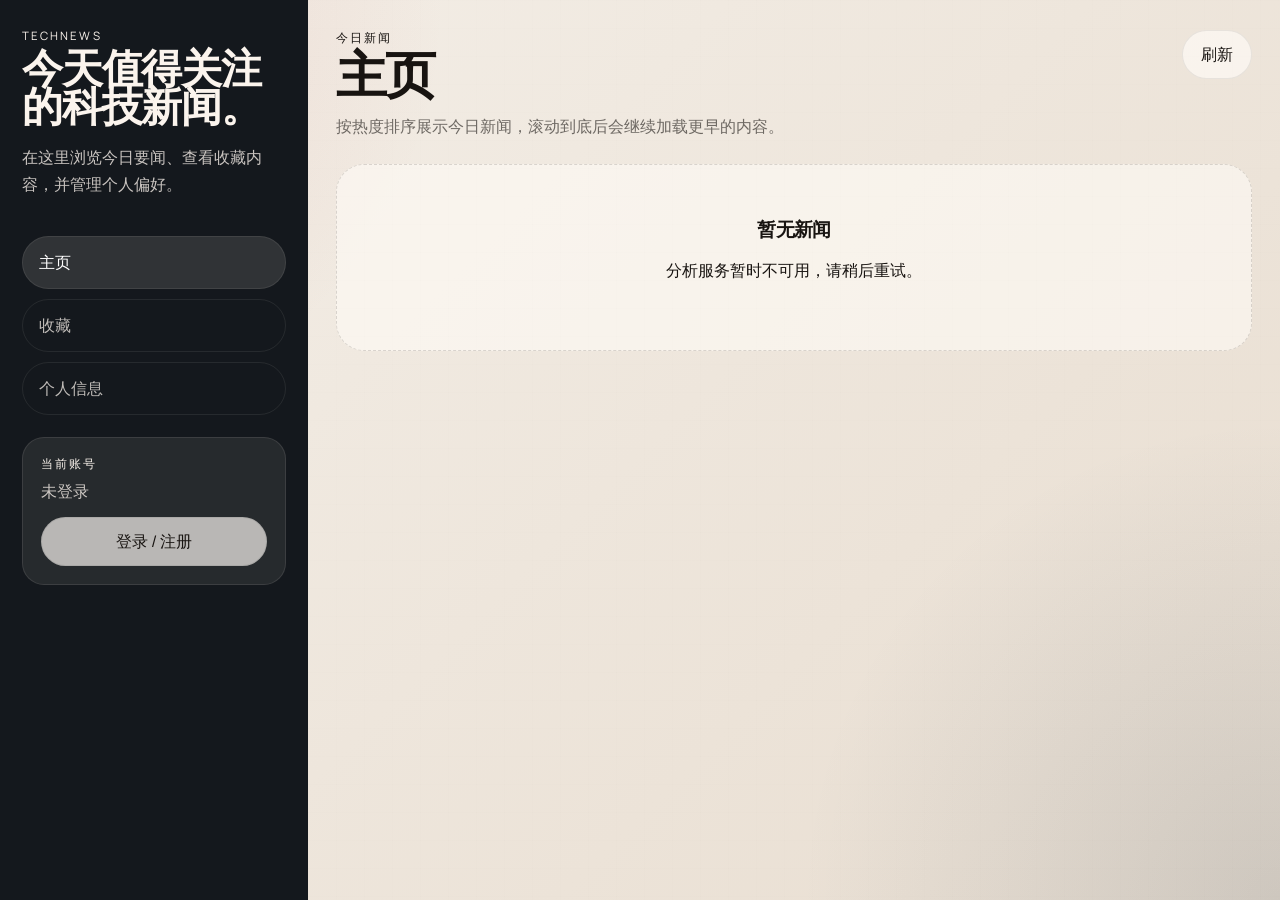
==== web-app/index.html @ ad61395c "fear: 引入了 web 前端和 nginx" ====
<!DOCTYPE html>
<html lang="zh-CN">
<head>
  <meta charset="UTF-8">
  <meta name="viewport" content="width=device-width, initial-scale=1.0">
  <title>科技新闻</title>
  <link rel="preconnect" href="https://fonts.googleapis.com">
  <link rel="preconnect" href="https://fonts.gstatic.com" crossorigin>
  <link href="https://fonts.googleapis.com/css2?family=Cormorant+Garamond:wght@600;700&family=Manrope:wght@400;500;600;700;800&display=swap" rel="stylesheet">
  <link rel="stylesheet" href="./styles.css">
</head>
<body>
  <div class="app-shell">
    <aside class="sidebar">
      <div class="brand-block">
        <p class="eyebrow">TechNews</p>
        <h1>今天值得关注的科技新闻。</h1>
        <p class="brand-copy">在这里浏览今日要闻、查看收藏内容，并管理个人偏好。</p>
      </div>

      <nav class="primary-nav" aria-label="Primary">
        <button class="nav-button is-active" data-view="home">主页</button>
        <button class="nav-button" data-view="favorites">收藏</button>
        <button class="nav-button" data-view="profile">个人信息</button>
      </nav>

      <section class="status-panel">
        <p class="panel-label">当前账号</p>
        <div id="session-summary" class="session-summary">未登录</div>
        <div class="session-actions">
          <button id="open-auth-button" class="ghost-button">登录 / 注册</button>
          <button id="logout-button" class="ghost-button hidden">退出登录</button>
        </div>
      </section>
    </aside>

    <main class="workspace">
      <header class="topbar">
        <div>
          <p class="eyebrow">今日新闻</p>
          <h2 id="view-title">主页</h2>
          <p id="view-subtitle" class="view-subtitle">按热度排序展示今日新闻，滚动到底后会继续加载更早的内容。</p>
        </div>
        <div class="topbar-actions">
          <button id="back-button" class="floating-back-button hidden" type="button" aria-label="返回列表">←</button>
          <button id="refresh-button" class="ghost-button">刷新</button>
        </div>
      </header>

      <section id="content-root" class="content-root"></section>
      <div id="scroll-sentinel" class="scroll-sentinel"></div>
    </main>
  </div>

  <div id="auth-modal" class="modal hidden" aria-hidden="true">
    <div class="modal-card">
      <div class="modal-header">
        <div>
          <p class="panel-label">账号</p>
          <h3>登录或注册</h3>
        </div>
        <button id="close-auth-button" class="icon-button" aria-label="Close">×</button>
      </div>

      <div class="segmented">
        <button class="segment-button is-active" data-auth-mode="login">登录</button>
        <button class="segment-button" data-auth-mode="register">注册</button>
      </div>

      <form id="auth-form" class="stack-form">
        <label>
          <span>邮箱</span>
          <input id="auth-email" type="email" autocomplete="email" required>
        </label>
        <label>
          <span>密码</span>
          <input id="auth-password" type="password" autocomplete="current-password" required>
        </label>
        <label id="nickname-field" class="hidden">
          <span>昵称</span>
          <input id="auth-nickname" type="text" autocomplete="nickname">
        </label>
        <p id="auth-error" class="form-error hidden"></p>
        <button id="auth-submit-button" type="submit" class="primary-button">登录</button>
      </form>
    </div>
  </div>

  <script type="module" src="./app.js"></script>
</body>
</html>
---- web-app/styles.css ----
:root {
  --bg: #f4efe8;
  --bg-2: #e8ddd0;
  --sidebar: #14181d;
  --sidebar-2: rgba(255, 248, 240, 0.08);
  --paper: rgba(255, 251, 246, 0.84);
  --paper-strong: rgba(255, 251, 246, 0.95);
  --ink: #181411;
  --ink-soft: rgba(24, 20, 17, 0.6);
  --line: rgba(24, 20, 17, 0.1);
  --accent: #b1342b;
  --accent-soft: rgba(177, 52, 43, 0.1);
  --shadow: 0 24px 60px rgba(39, 28, 18, 0.12);
  --radius-xl: 28px;
  --radius-lg: 22px;
  --radius-md: 16px;
}

* {
  box-sizing: border-box;
}

html,
body {
  margin: 0;
  min-height: 100%;
}

body {
  font-family: "Manrope", sans-serif;
  color: var(--ink);
  background:
    radial-gradient(circle at top left, rgba(177, 52, 43, 0.12), transparent 28rem),
    radial-gradient(circle at bottom right, rgba(15, 39, 61, 0.12), transparent 30rem),
    linear-gradient(135deg, var(--bg) 0%, var(--bg-2) 100%);
}

body::before {
  content: "";
  position: fixed;
  inset: 0;
  pointer-events: none;
  background-image:
    linear-gradient(rgba(24, 20, 17, 0.035) 1px, transparent 1px),
    linear-gradient(90deg, rgba(24, 20, 17, 0.035) 1px, transparent 1px);
  background-size: 28px 28px;
  opacity: 0.2;
}

a {
  color: inherit;
}

button,
input,
textarea {
  font: inherit;
}

.hidden {
  display: none !important;
}

.app-shell {
  display: grid;
  grid-template-columns: 308px 1fr;
  min-height: 100vh;
}

.sidebar {
  position: sticky;
  top: 0;
  height: 100vh;
  padding: 28px 22px;
  display: flex;
  flex-direction: column;
  gap: 22px;
  background: var(--sidebar);
  color: #fbf4ed;
}

.brand-block h1,
.topbar h2,
.empty-state h3,
.detail-headline,
.profile-title,
.modal-card h3 {
  margin: 0;
  font-family: "Cormorant Garamond", serif;
  font-weight: 700;
  letter-spacing: -0.03em;
}

.brand-block h1 {
  font-size: clamp(2.2rem, 3.2vw, 3.6rem);
  line-height: 0.94;
}

.eyebrow,
.panel-label,
.meta-line {
  margin: 0 0 0.5rem;
  font-size: 0.72rem;
  letter-spacing: 0.18em;
  text-transform: uppercase;
}

.brand-copy,
.session-summary,
.view-subtitle,
.muted,
.feed-preview,
.detail-summary,
.detail-meta-value,
.detail-deepsearch,
.profile-copy,
.stack-form span {
  color: var(--ink-soft);
}

.brand-copy,
.session-summary {
  color: rgba(251, 244, 237, 0.78);
}

.brand-copy {
  margin-top: 1rem;
  line-height: 1.7;
}

.primary-nav,
.session-actions {
  display: grid;
  gap: 10px;
}

.session-actions {
  margin-top: 14px;
}

.nav-button,
.ghost-button,
.primary-button,
.icon-button,
.segment-button,
.favorite-icon {
  border: 0;
  cursor: pointer;
}

.nav-button {
  padding: 14px 16px;
  border-radius: 999px;
  background: transparent;
  color: rgba(251, 244, 237, 0.74);
  text-align: left;
  border: 1px solid rgba(251, 244, 237, 0.08);
}

.nav-button.is-active {
  color: #fff;
  background: rgba(251, 244, 237, 0.12);
}

.status-panel {
  padding: 18px;
  border-radius: var(--radius-lg);
  background: var(--sidebar-2);
  border: 1px solid rgba(251, 244, 237, 0.1);
}

.workspace {
  padding: 30px 28px 56px;
}

.topbar,
.content-root {
  max-width: 1180px;
  margin: 0 auto;
}

.topbar {
  display: flex;
  justify-content: space-between;
  align-items: flex-start;
  gap: 16px;
  margin-bottom: 24px;
}

.topbar h2 {
  font-size: clamp(2.4rem, 4vw, 4rem);
  line-height: 0.92;
}

.view-subtitle {
  max-width: 42rem;
  margin: 0.75rem 0 0;
  line-height: 1.7;
}

.topbar-actions {
  display: flex;
  gap: 12px;
}

.ghost-button,
.primary-button {
  padding: 12px 18px;
  border-radius: 999px;
  transition: transform 140ms ease, background 140ms ease;
}

.ghost-button {
  background: rgba(255, 251, 246, 0.68);
  border: 1px solid rgba(24, 20, 17, 0.08);
  color: var(--ink);
}

.floating-back-button {
  position: fixed;
  right: 36px;
  bottom: 34px;
  z-index: 5;
  width: 56px;
  height: 56px;
  display: grid;
  place-items: center;
  border-radius: 50%;
  background: rgba(20, 24, 29, 0.92);
  color: #fff8f2;
  box-shadow: 0 18px 38px rgba(20, 24, 29, 0.24);
  font-size: 1.5rem;
}

.primary-button {
  background: var(--accent);
  color: #fff8f2;
  box-shadow: 0 12px 24px rgba(177, 52, 43, 0.22);
}

.ghost-button:hover,
.primary-button:hover,
.floating-back-button:hover,
.nav-button:hover,
.icon-button:hover,
.segment-button:hover,
.favorite-icon:hover {
  transform: translateY(-1px);
}

.content-root {
  display: grid;
  gap: 18px;
}

.feed-card,
.detail-card,
.profile-card,
.favorite-card {
  background: var(--paper);
  border: 1px solid var(--line);
  border-radius: var(--radius-xl);
  box-shadow: var(--shadow);
  backdrop-filter: blur(16px);
}

.feed-card {
  display: grid;
  grid-template-columns: 1fr auto;
  gap: 16px;
  padding: 20px 22px;
  align-items: start;
}

.feed-main {
  display: grid;
  gap: 10px;
  padding: 0;
  border: 0;
  background: transparent;
  appearance: none;
  text-decoration: none;
  color: inherit;
  text-align: left;
}

.feed-title {
  margin: 0;
  font-size: 1.28rem;
  font-weight: 800;
  line-height: 1.24;
}

.feed-preview {
  margin: 0;
  font-size: 0.92rem;
  line-height: 1.6;
  display: -webkit-box;
  -webkit-line-clamp: 2;
  -webkit-box-orient: vertical;
  overflow: hidden;
}

.feed-footer {
  display: flex;
  gap: 14px;
  align-items: center;
  flex-wrap: wrap;
  font-size: 0.86rem;
  color: var(--ink-soft);
}

.favorite-icon {
  width: 46px;
  height: 46px;
  border-radius: 50%;
  background: rgba(255, 255, 255, 0.7);
  color: rgba(24, 20, 17, 0.55);
  font-size: 1.35rem;
}

.favorite-icon.is-active {
  color: var(--accent);
  background: var(--accent-soft);
}

.score-pill {
  align-self: flex-start;
  margin-bottom: 12px;
  padding: 0;
  border-radius: 0;
  background: transparent;
  font-size: 0.85rem;
  font-weight: 700;
  color: var(--ink-soft);
}

.detail-card,
.profile-card,
.favorite-card {
  padding: 28px;
}

.detail-header {
  display: flex;
  justify-content: space-between;
  gap: 12px;
  align-items: flex-start;
  margin-bottom: 18px;
}

.detail-headline {
  font-size: clamp(2.1rem, 4vw, 3.5rem);
  line-height: 0.92;
}

.detail-summary {
  margin: 0 0 20px;
  line-height: 1.8;
  white-space: pre-wrap;
}

.detail-meta-grid {
  display: grid;
  grid-template-columns: repeat(4, minmax(0, 1fr));
  gap: 14px;
  margin-bottom: 22px;
}

.detail-meta-card {
  padding: 15px 16px;
  border-radius: var(--radius-md);
  background: var(--paper-strong);
  border: 1px solid var(--line);
}

.detail-meta-card strong {
  display: block;
  margin-top: 6px;
}

.detail-link {
  display: block;
  margin-top: 6px;
  font-weight: 700;
  font-size: 0.96rem;
  color: var(--accent);
  text-decoration: none;
  word-break: break-word;
}

.detail-link:hover {
  text-decoration: underline;
}

.deepsearch-card {
  padding: 18px;
  border-radius: var(--radius-lg);
  background: rgba(255, 255, 255, 0.55);
  border: 1px solid var(--line);
}

.deepsearch-actions {
  display: flex;
  justify-content: space-between;
  gap: 14px;
  align-items: center;
  margin-bottom: 14px;
}

.detail-deepsearch {
  line-height: 1.8;
}

.detail-deepsearch h1,
.detail-deepsearch h2,
.detail-deepsearch h3,
.detail-deepsearch h4 {
  font-family: "Cormorant Garamond", serif;
  margin: 1.2rem 0 0.55rem;
  line-height: 1;
  color: var(--ink);
}

.detail-deepsearch p,
.detail-deepsearch li,
.detail-deepsearch blockquote {
  margin: 0.65rem 0;
}

.detail-deepsearch pre {
  overflow: auto;
  padding: 14px;
  border-radius: var(--radius-md);
  background: #1a1f24;
  color: #fff8f2;
}

.detail-deepsearch code {
  background: rgba(24, 20, 17, 0.07);
  padding: 0.12rem 0.32rem;
  border-radius: 6px;
}

.detail-deepsearch blockquote {
  padding-left: 14px;
  border-left: 3px solid rgba(177, 52, 43, 0.35);
}

.detail-deepsearch hr {
  border: 0;
  border-top: 1px solid rgba(24, 20, 17, 0.12);
  margin: 1.2rem 0;
}

.detail-deepsearch .table-wrap {
  overflow-x: auto;
  margin: 1rem 0;
}

.detail-deepsearch table {
  width: 100%;
  border-collapse: collapse;
  min-width: 520px;
  background: rgba(255, 255, 255, 0.5);
}

.detail-deepsearch th,
.detail-deepsearch td {
  padding: 12px 14px;
  text-align: left;
  vertical-align: top;
  border: 1px solid rgba(24, 20, 17, 0.1);
}

.detail-deepsearch th {
  font-weight: 800;
  background: rgba(24, 20, 17, 0.05);
}

.empty-state {
  padding: 52px 28px;
  border-radius: var(--radius-xl);
  text-align: center;
  background: rgba(255, 251, 246, 0.58);
  border: 1px dashed rgba(24, 20, 17, 0.14);
}

.profile-card form,
.stack-form {
  display: grid;
  gap: 14px;
}

.profile-title {
  font-size: 2.4rem;
  line-height: 0.96;
}

.field-grid {
  display: grid;
  gap: 14px;
}

.field-grid.two {
  grid-template-columns: 1fr auto;
  align-items: end;
}

.field-grid label,
.toggle-row {
  display: grid;
  gap: 8px;
}

.profile-card input,
.profile-card textarea,
.stack-form input {
  width: 100%;
  padding: 14px 15px;
  border-radius: 14px;
  border: 1px solid rgba(24, 20, 17, 0.12);
  background: rgba(255, 255, 255, 0.76);
  color: var(--ink);
}

.profile-card textarea {
  min-height: 110px;
  resize: vertical;
}

.toggle-row {
  grid-template-columns: 1fr auto;
  align-items: center;
}

.toggle-row input {
  width: 22px;
  height: 22px;
}

.form-error {
  margin: 0;
  color: #a22626;
}

.inline-error {
  margin: 0 0 14px;
  color: #a22626;
  line-height: 1.7;
}

.modal {
  position: fixed;
  inset: 0;
  padding: 24px;
  display: grid;
  place-items: center;
  background: rgba(12, 15, 18, 0.44);
}

.modal-card {
  width: min(100%, 480px);
  padding: 24px;
  border-radius: var(--radius-xl);
  background: rgba(247, 241, 233, 0.98);
  box-shadow: 0 30px 80px rgba(13, 10, 8, 0.26);
}

.modal-header,
.segmented {
  display: flex;
  justify-content: space-between;
  align-items: center;
}

.segmented {
  gap: 10px;
  margin: 20px 0;
}

.segment-button {
  flex: 1;
  padding: 12px 16px;
  border-radius: 999px;
  background: rgba(24, 20, 17, 0.06);
}

.segment-button.is-active {
  background: #17212a;
  color: #fff8f2;
}

.icon-button {
  width: 38px;
  height: 38px;
  border-radius: 50%;
  background: rgba(24, 20, 17, 0.06);
  font-size: 1.4rem;
}

.scroll-sentinel {
  width: 100%;
  height: 2px;
}

@media (max-width: 1100px) {
  .app-shell {
    grid-template-columns: 1fr;
  }

  .sidebar {
    position: static;
    height: auto;
  }
}

@media (max-width: 760px) {
  .workspace {
    padding: 20px 16px 40px;
  }

  .topbar,
  .detail-header,
  .topbar-actions,
  .deepsearch-actions,
  .field-grid.two {
    display: grid;
    grid-template-columns: 1fr;
  }

  .detail-meta-grid {
    grid-template-columns: 1fr;
  }

  .feed-card {
    grid-template-columns: 1fr;
  }

  .floating-back-button {
    right: 18px;
    bottom: 18px;
  }
}
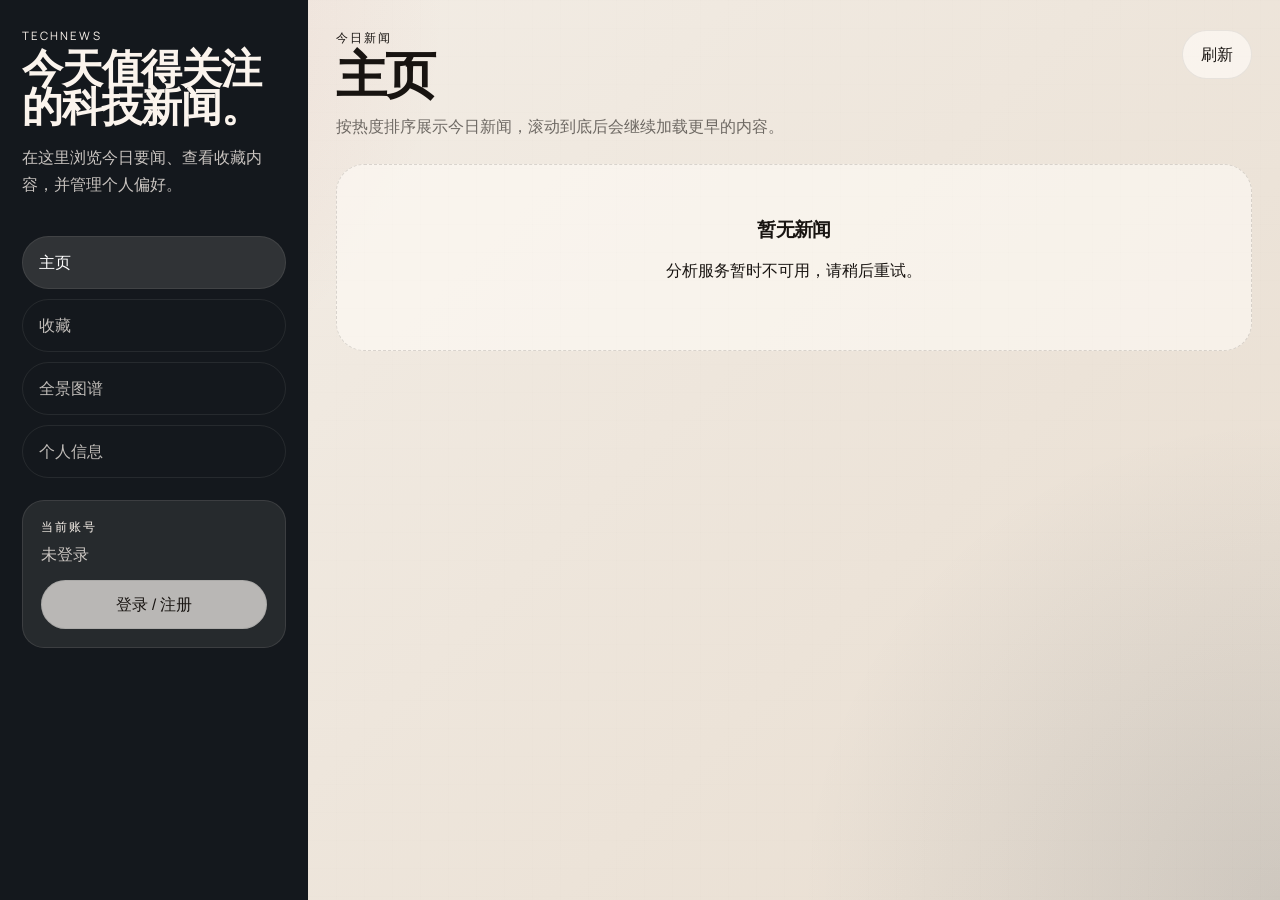
==== commit c9ec7c4a: "feat: 为 deepGraph 搭建了 api-server 和 web ui" ====
--- a/web-app/index.html
+++ b/web-app/index.html
@@ -21,6 +21,7 @@
       <nav class="primary-nav" aria-label="Primary">
         <button class="nav-button is-active" data-view="home">主页</button>
         <button class="nav-button" data-view="favorites">收藏</button>
+        <button class="nav-button" data-view="deepgraph">全景图谱</button>
         <button class="nav-button" data-view="profile">个人信息</button>
       </nav>
 
--- a/web-app/styles.css
+++ b/web-app/styles.css
@@ -642,3 +642,182 @@
     bottom: 18px;
   }
 }
+
+/* Selection Mode */
+.selection-bar {
+  display: flex;
+  align-items: center;
+  gap: 1rem;
+  padding: 1rem 1.25rem;
+  background: var(--paper);
+  border-radius: var(--radius-lg);
+  margin-bottom: 1rem;
+  box-shadow: var(--shadow);
+}
+
+.selection-count {
+  flex: 1;
+  text-align: center;
+  color: var(--ink);
+  font-weight: 500;
+}
+
+.feed-card.is-selected {
+  background: var(--accent-soft);
+  border-color: var(--accent);
+}
+
+.feed-card .feed-checkbox {
+  position: absolute;
+  left: 1rem;
+  top: 50%;
+  transform: translateY(-50%);
+  width: 1.25rem;
+  height: 1.25rem;
+  cursor: pointer;
+  accent-color: var(--accent);
+}
+
+.feed-card[data-article-id] {
+  position: relative;
+  padding-left: 3rem;
+  cursor: pointer;
+}
+
+.feed-card[data-article-id] .feed-main {
+  cursor: pointer;
+}
+
+/* Graph Container */
+.graph-container {
+  background: var(--paper);
+  border-radius: var(--radius-lg);
+  padding: 1.5rem;
+  margin-bottom: 1rem;
+  box-shadow: var(--shadow);
+}
+
+#graph-canvas {
+  width: 100%;
+  height: 400px;
+  cursor: grab;
+  border-radius: var(--radius-md);
+  background: rgba(255, 255, 255, 0.5);
+}
+
+#graph-canvas:active {
+  cursor: grabbing;
+}
+
+.graph-legend {
+  display: flex;
+  flex-wrap: wrap;
+  gap: 0.75rem;
+  margin-top: 1rem;
+  padding-top: 1rem;
+  border-top: 1px solid var(--line);
+}
+
+.legend-item {
+  display: flex;
+  align-items: center;
+  gap: 0.5rem;
+  font-size: 0.875rem;
+  color: var(--ink-soft);
+}
+
+.legend-dot {
+  width: 12px;
+  height: 12px;
+  border-radius: 50%;
+}
+
+/* Node Tooltip */
+.node-tooltip {
+  position: absolute;
+  background: var(--paper-strong);
+  border: 1px solid var(--line);
+  border-radius: var(--radius-md);
+  padding: 0.75rem 1rem;
+  box-shadow: var(--shadow);
+  z-index: 10;
+  max-width: 280px;
+  pointer-events: none;
+}
+
+.tooltip-header {
+  display: flex;
+  flex-direction: column;
+  gap: 0.25rem;
+}
+
+.tooltip-type {
+  font-size: 0.72rem;
+  letter-spacing: 0.1em;
+  text-transform: uppercase;
+  font-weight: 600;
+}
+
+.tooltip-name {
+  font-size: 1rem;
+  color: var(--ink);
+}
+
+.tooltip-desc {
+  margin: 0.5rem 0 0;
+  font-size: 0.875rem;
+  color: var(--ink-soft);
+  line-height: 1.5;
+}
+
+/* DeepGraph History Card */
+.deepgraph-card {
+  background: var(--paper);
+  border-radius: var(--radius-md);
+  padding: 1rem 1.25rem;
+  margin-bottom: 0.75rem;
+  cursor: pointer;
+  transition: transform 0.15s ease, box-shadow 0.15s ease;
+  border: 1px solid var(--line);
+  box-shadow: var(--shadow);
+}
+
+.deepgraph-card:hover {
+  transform: translateX(4px);
+  box-shadow: 0 28px 60px rgba(39, 28, 18, 0.15);
+}
+
+.deepgraph-card-header {
+  display: flex;
+  justify-content: space-between;
+  align-items: center;
+}
+
+.deepgraph-card-title {
+  font-weight: 600;
+  color: var(--ink);
+}
+
+.deepgraph-card-meta {
+  font-size: 0.875rem;
+  color: var(--ink-soft);
+}
+
+.deepgraph-hint {
+  padding: 1rem;
+  background: rgba(177, 52, 43, 0.05);
+  border-radius: var(--radius-md);
+  border: 1px dashed rgba(177, 52, 43, 0.2);
+}
+
+/* DeepGraph Detail */
+.deepgraph-detail {
+  display: grid;
+  gap: 1.5rem;
+}
+
+.deepgraph-header {
+  display: flex;
+  flex-direction: column;
+  gap: 0.25rem;
+}
